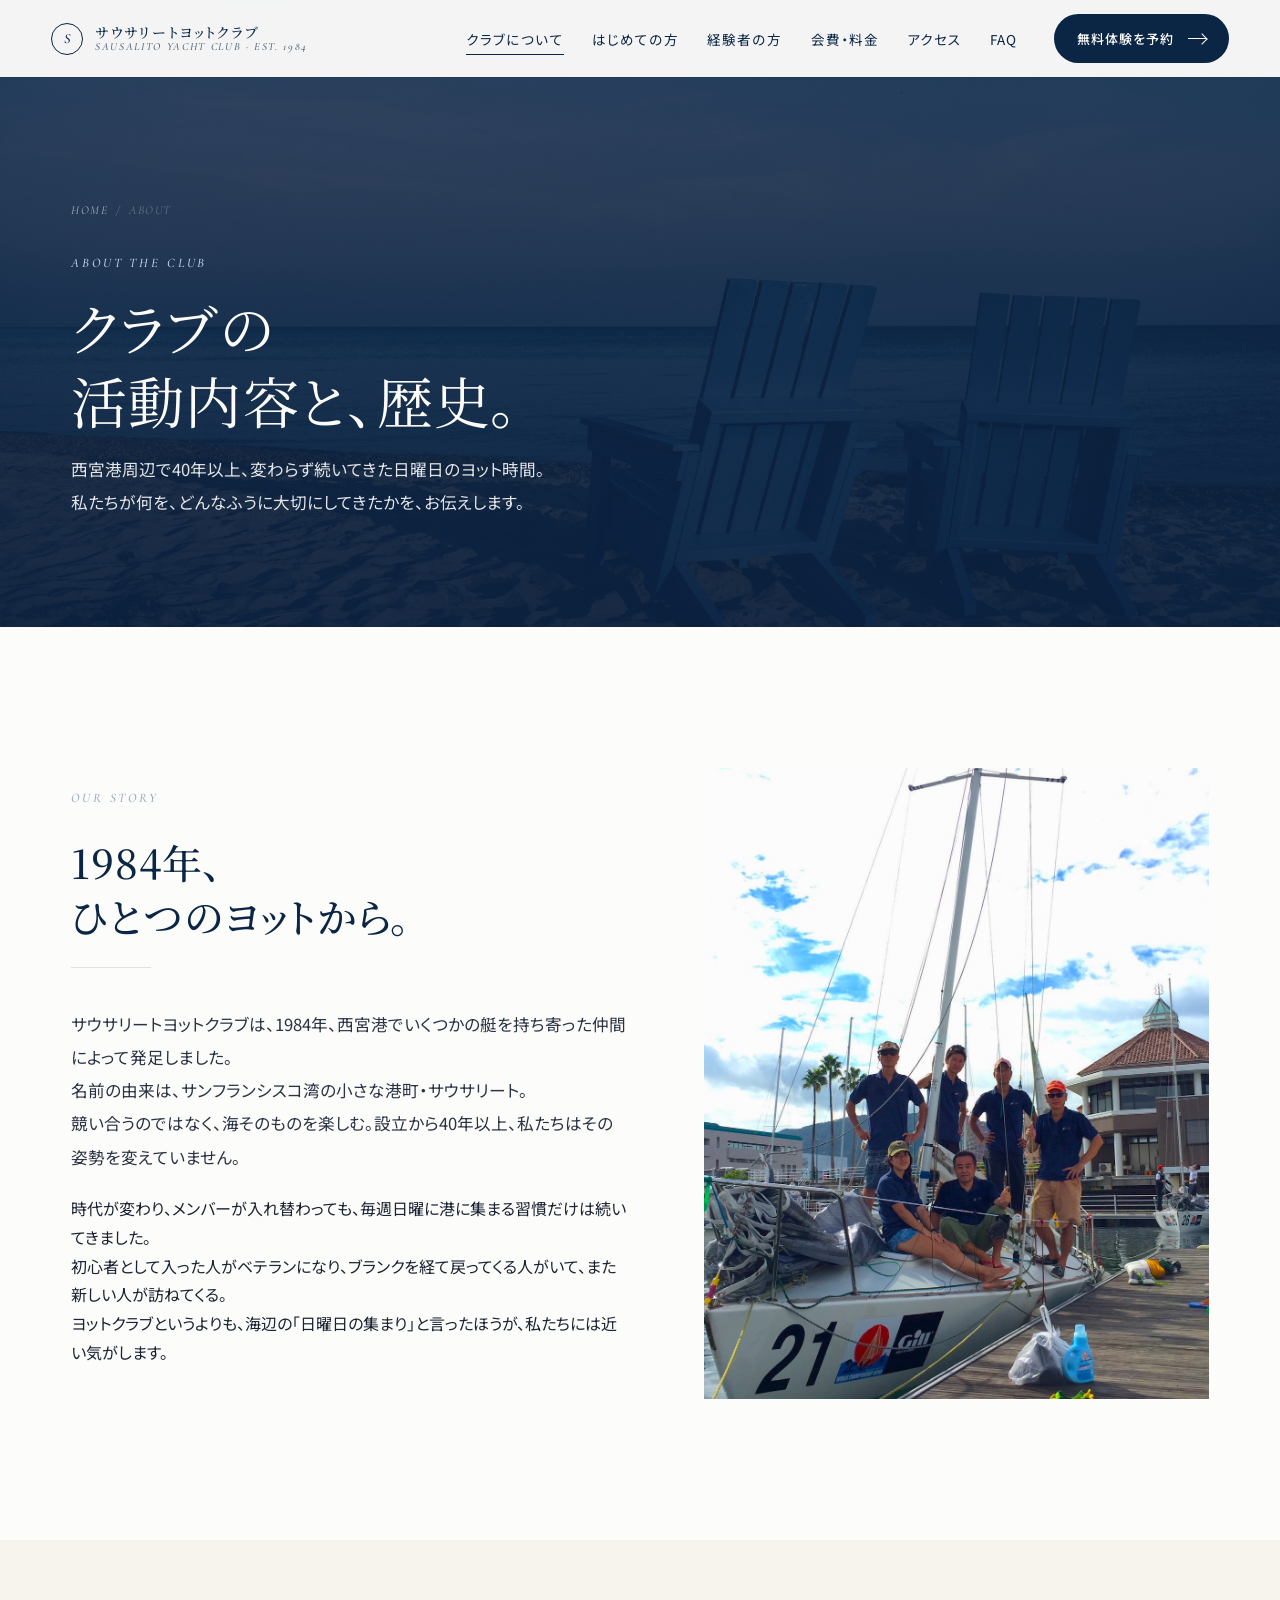
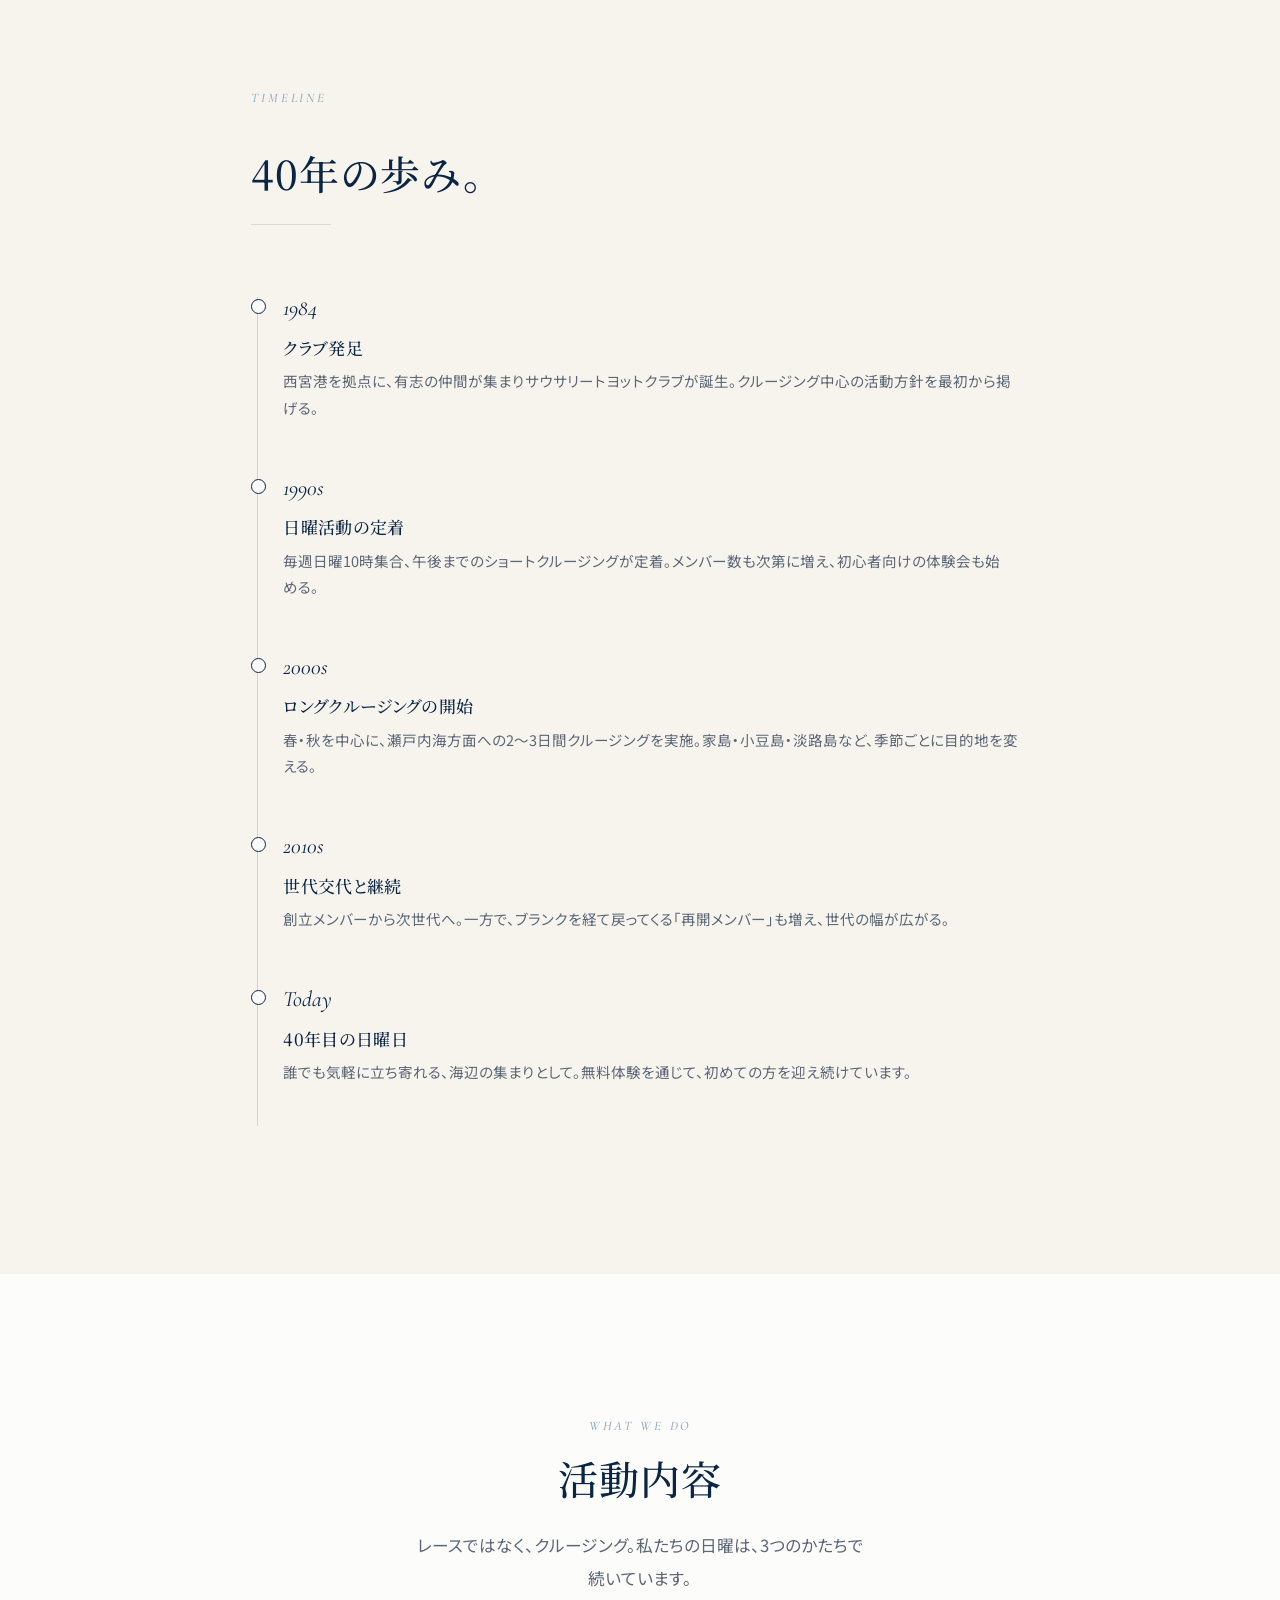
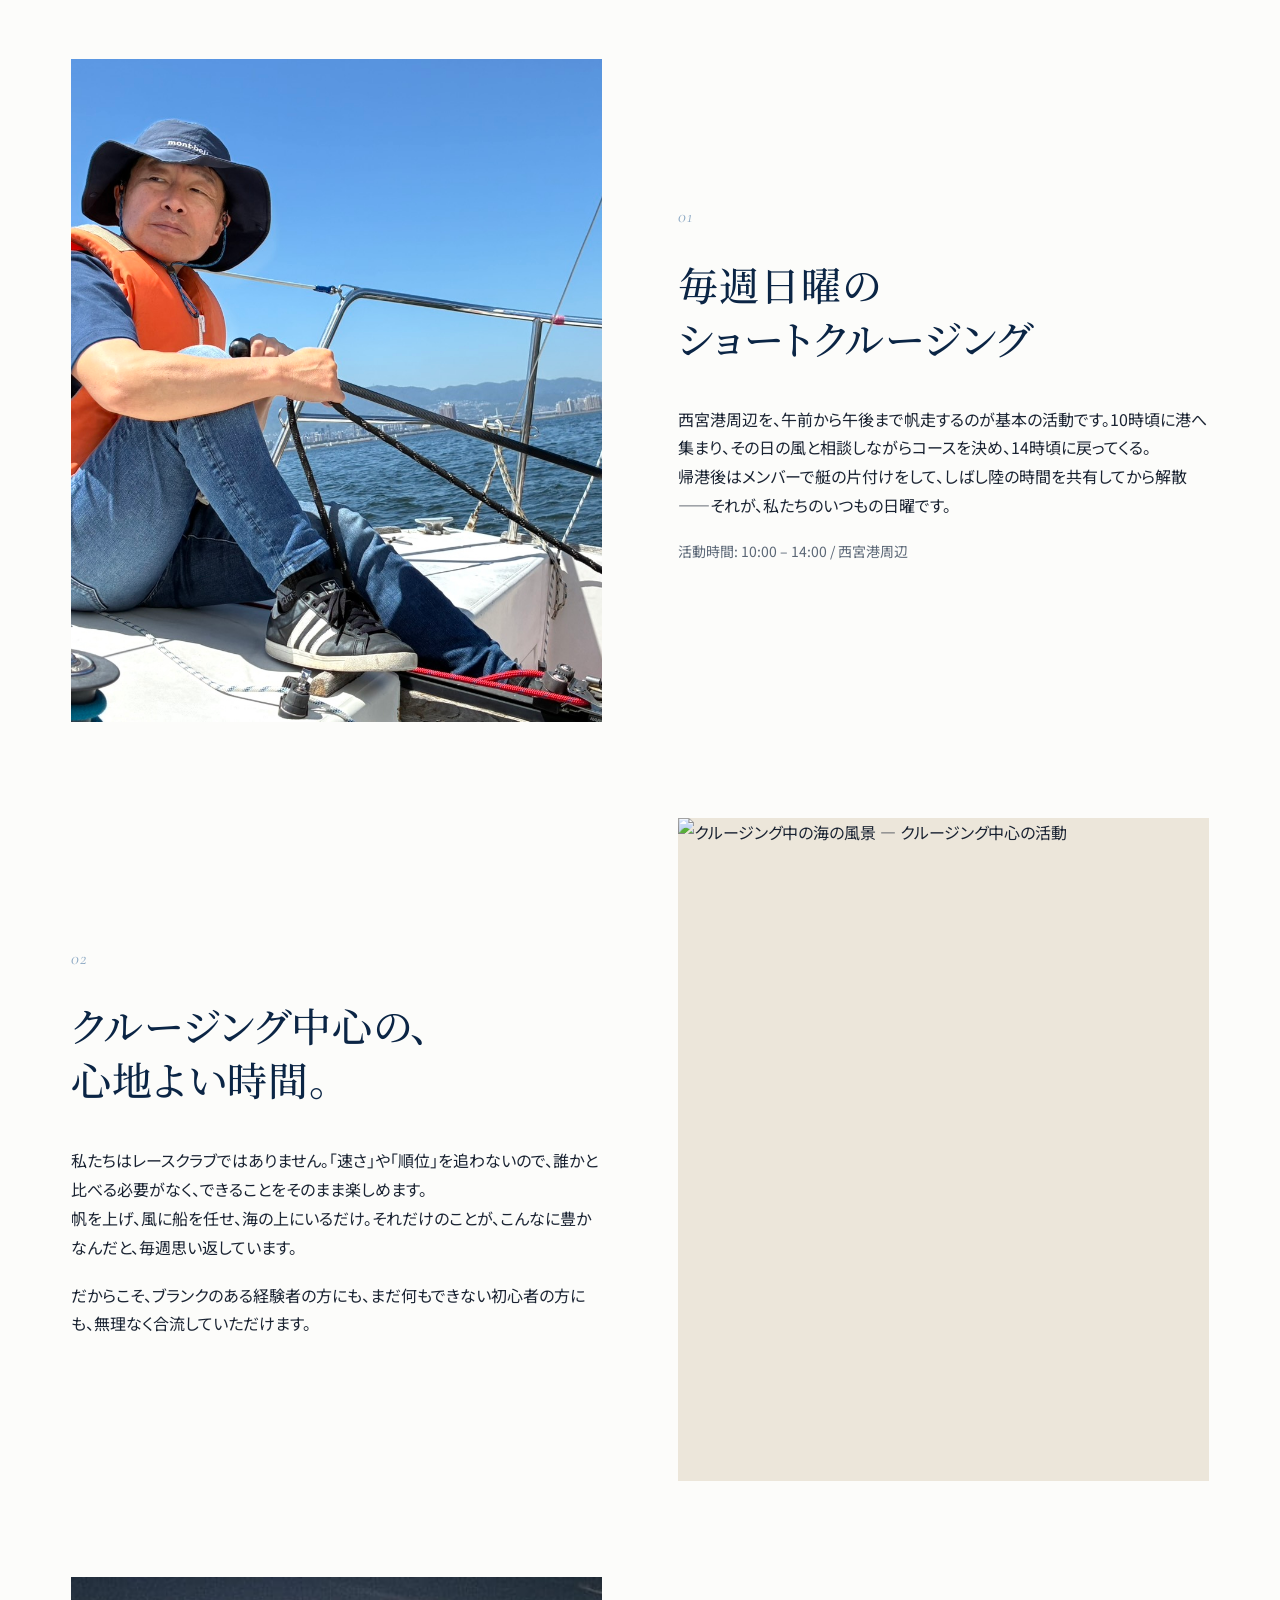
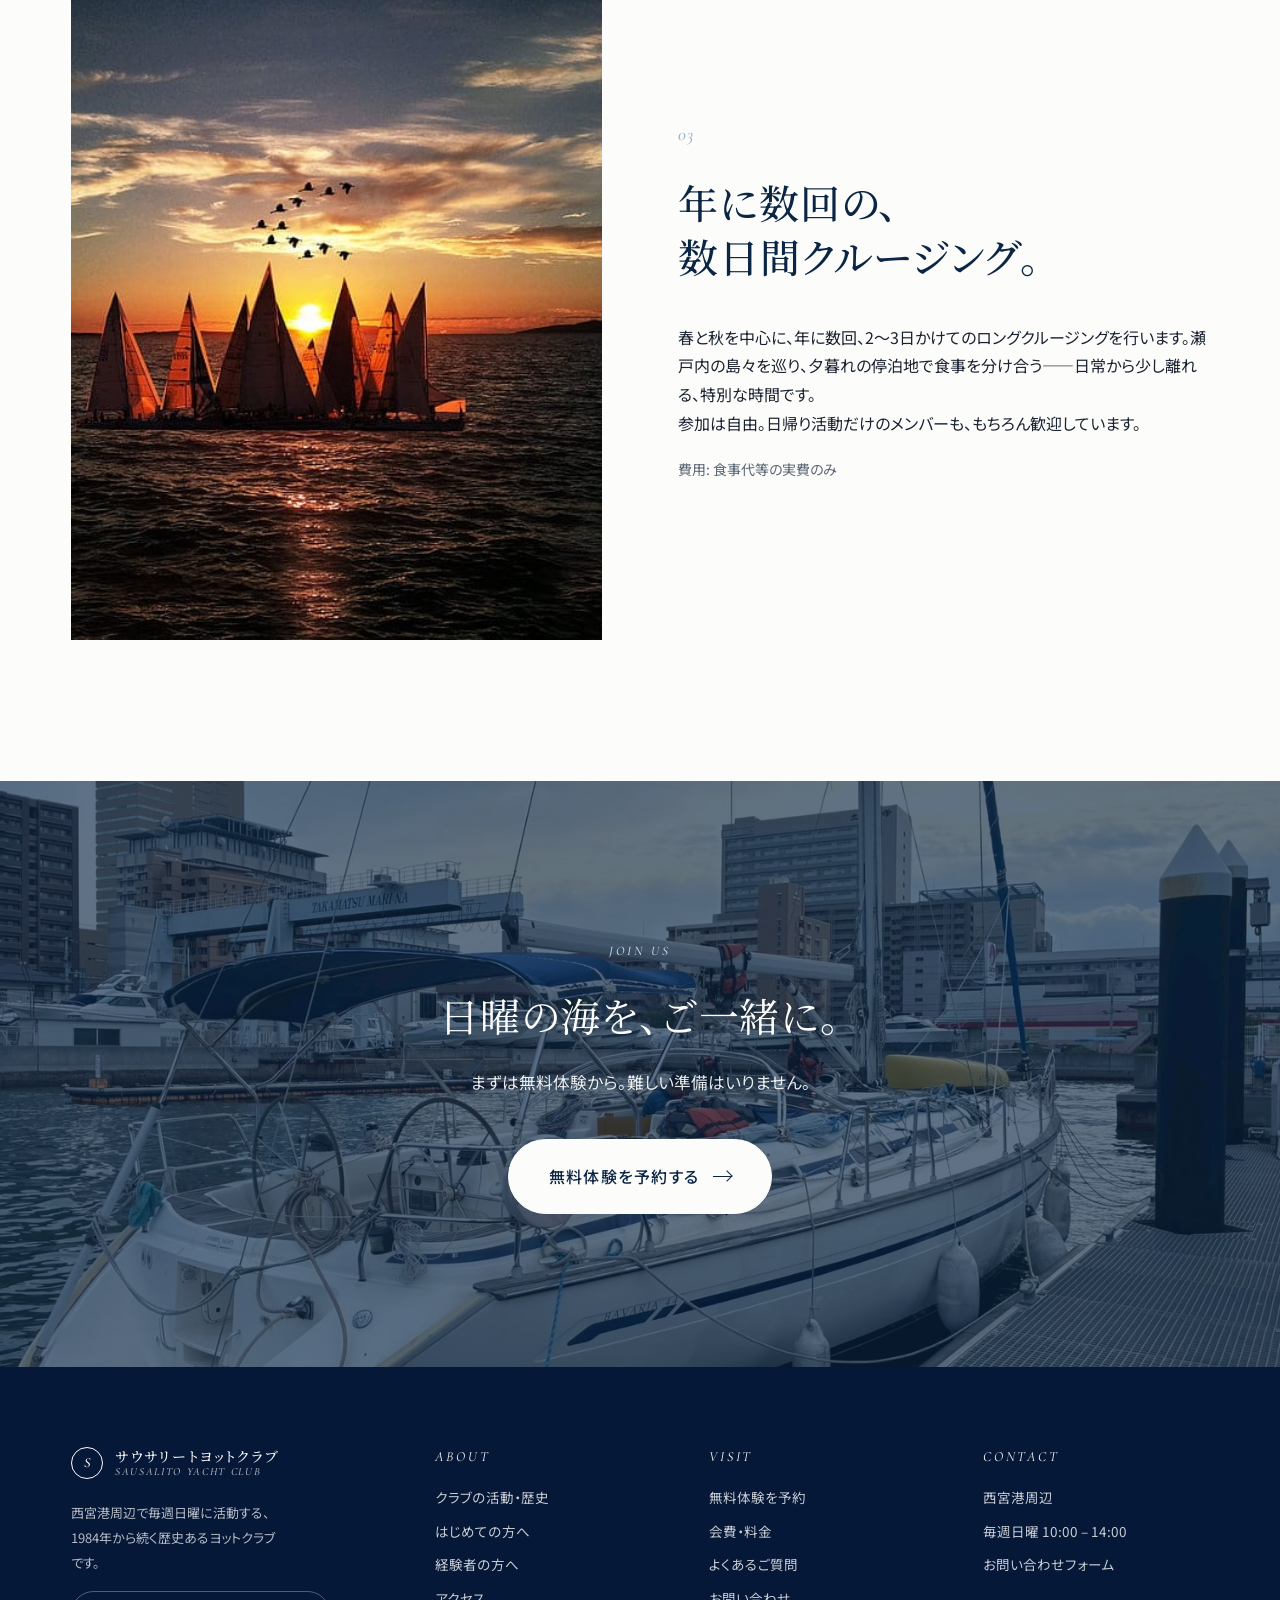
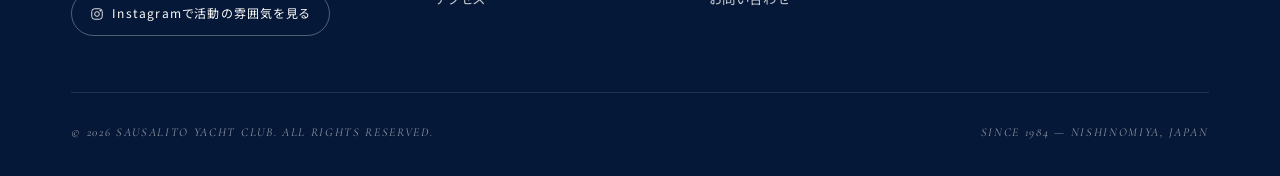
==== about.html @ d44b1cf2 "Add files via upload" ====
<!DOCTYPE html>
<html lang="ja">
<head>
<meta charset="UTF-8" />
<meta name="viewport" content="width=device-width, initial-scale=1.0" />
<title>クラブの活動内容・歴史 | サウサリートヨットクラブ</title>
<meta name="description" content="サウサリートヨットクラブは1984年に発足。西宮港周辺で毎週日曜にクルージング中心の活動を続ける、40年以上の歴史を持つヨットクラブです。活動内容と歩みをご紹介します。" />
<meta name="theme-color" content="#0B2545" />
<meta property="og:type" content="website" />
<meta property="og:title" content="クラブの活動内容・歴史 | サウサリートヨットクラブ(西宮港・1984年〜)" />
<meta property="og:description" content="サウサリートヨットクラブは1984年に発足。西宮港周辺で毎週日曜にクルージング中心の活動を続ける、40年以上の歴史を持つヨットクラブです。活動内容と歩みをご紹介します。" />
<meta property="og:image" content="https://www.sausalito-yacht-club.jp/assets/images/harbor.jpg" />
<link rel="preconnect" href="https://fonts.googleapis.com" />
<link rel="preconnect" href="https://fonts.gstatic.com" crossorigin />
<link href="https://fonts.googleapis.com/css2?family=Cormorant+Garamond:ital,wght@0,400;0,500;1,400;1,500&family=Noto+Sans+JP:wght@300;400;500;700&family=Noto+Serif+JP:wght@300;400;500;600&display=swap" rel="stylesheet" />
<!-- seo:block -->
<meta name="robots" content="index,follow,max-snippet:-1,max-image-preview:large,max-video-preview:-1" />
<meta name="googlebot" content="index,follow" />
<meta name="keywords" content="サウサリートヨットクラブ 歴史,西宮港 ヨットクラブ,ヨットクラブ 兵庫,セーリングクラブ 関西,クルージング 西宮,1984年 ヨットクラブ,ヨット 活動内容,ショートクルージング,ロングクルージング 瀬戸内" />
<meta name="author" content="サウサリートヨットクラブ" />
<meta name="format-detection" content="telephone=no" />
<link rel="canonical" href="https://www.sausalito-yacht-club.jp/about.html" />
<link rel="alternate" hreflang="ja" href="https://www.sausalito-yacht-club.jp/about.html" />
<link rel="alternate" hreflang="x-default" href="https://www.sausalito-yacht-club.jp/about.html" />
<link rel="icon" type="image/svg+xml" href="assets/favicon.svg" />
<link rel="apple-touch-icon" href="assets/favicon.svg" />
<link rel="manifest" href="manifest.webmanifest" />
<meta property="og:locale" content="ja_JP" />
<meta property="og:site_name" content="サウサリートヨットクラブ" />
<meta property="og:url" content="https://www.sausalito-yacht-club.jp/about.html" />
<meta property="og:image:width" content="2400" />
<meta property="og:image:height" content="1350" />
<meta property="og:image:alt" content="海を進むヨットの写真" />
<meta name="twitter:card" content="summary_large_image" />
<meta name="twitter:title" content="クラブの活動内容・歴史 | サウサリートヨットクラブ(西宮港・1984年〜)" />
<meta name="twitter:description" content="サウサリートヨットクラブは1984年に発足。西宮港周辺で毎週日曜にクルージング中心の活動を続ける、40年以上の歴史を持つヨットクラブです。活動内容と歩みをご紹介します。" />
<meta name="twitter:image" content="https://www.sausalito-yacht-club.jp/assets/images/harbor.jpg" />
<meta name="geo.region" content="JP-28" />
<meta name="geo.placename" content="西宮市" />
<meta name="geo.position" content="34.7184;135.3441" />
<meta name="ICBM" content="34.7184, 135.3441" />
<script type="application/ld+json">
{
  "@context": "https://schema.org",
  "@type": "SportsClub",
  "@id": "https://www.sausalito-yacht-club.jp/#organization",
  "name": "サウサリートヨットクラブ",
  "alternateName": "Sausalito Yacht Club",
  "url": "https://www.sausalito-yacht-club.jp/",
  "logo": "https://www.sausalito-yacht-club.jp/assets/favicon.svg",
  "image": "https://www.sausalito-yacht-club.jp/assets/images/hero-main.jpg",
  "description": "西宮港周辺で毎週日曜に活動する、1984年から続くヨットクラブ。クルージング中心の心地よい時間を、初心者にも経験者にも。",
  "foundingDate": "1984",
  "sport": "Sailing",
  "areaServed": {
    "@type": "Place",
    "name": "西宮港・大阪湾",
    "address": {
      "@type": "PostalAddress",
      "addressCountry": "JP",
      "addressRegion": "兵庫県",
      "addressLocality": "西宮市"
    }
  },
  "location": {
    "@type": "Place",
    "name": "西宮港周辺",
    "address": {
      "@type": "PostalAddress",
      "addressCountry": "JP",
      "addressRegion": "兵庫県",
      "addressLocality": "西宮市"
    }
  },
  "sameAs": [
    "https://instagram.com/"
  ],
  "contactPoint": {
    "@type": "ContactPoint",
    "contactType": "customer support",
    "areaServed": "JP",
    "availableLanguage": [
      "ja"
    ],
    "url": "https://www.sausalito-yacht-club.jp/contact.html"
  }
}
</script>
<script type="application/ld+json">
{
  "@context": "https://schema.org",
  "@type": "BreadcrumbList",
  "itemListElement": [
    {
      "@type": "ListItem",
      "position": 1,
      "name": "ホーム",
      "item": "https://www.sausalito-yacht-club.jp/"
    },
    {
      "@type": "ListItem",
      "position": 2,
      "name": "クラブについて",
      "item": "https://www.sausalito-yacht-club.jp/about.html"
    }
  ]
}
</script>
<!-- /seo:block -->
<!-- seo:extra -->
<script type="application/ld+json">
{
  "@context": "https://schema.org",
  "@type": "AboutPage",
  "name": "クラブの活動内容・歴史",
  "url": "https://www.sausalito-yacht-club.jp/about.html",
  "isPartOf": {
    "@id": "https://www.sausalito-yacht-club.jp/#website"
  },
  "mainEntity": {
    "@id": "https://www.sausalito-yacht-club.jp/#organization"
  }
}
</script>
<!-- /seo:extra -->
<link rel="stylesheet" href="assets/css/style.css" />
</head>
<body>

<header class="site-header" role="banner">
  <a href="index.html" class="brand" aria-label="サウサリートヨットクラブ ホーム">
    <span class="brand-mark">S</span>
    <span class="brand-text">
      <span class="jp">サウサリートヨットクラブ</span>
      <span class="en">SAUSALITO YACHT CLUB &middot; EST. 1984</span>
    </span>
  </a>
  <button class="nav-toggle" aria-expanded="false" aria-label="メニューを開く" aria-controls="primary-nav"><span></span><span></span><span></span></button>
  <nav class="nav" id="primary-nav" role="navigation" aria-label="メインナビゲーション">
    <ul class="nav-list">
      <li><a href="about.html" class="is-active">クラブについて</a></li>
      <li><a href="beginners.html">はじめての方</a></li>
      <li><a href="experienced.html">経験者の方</a></li>
      <li><a href="fees.html">会費・料金</a></li>
      <li><a href="access.html">アクセス</a></li>
      <li><a href="faq.html">FAQ</a></li>
    </ul>
    <a href="trial.html" class="btn btn-primary">無料体験を予約<span class="arrow"></span></a>
  </nav>
</header>

<main>

<section class="page-hero">
  <div class="page-hero-media" style="background-image:url('assets/images/harbor.jpg')"></div>
  <div class="container">
    <div class="breadcrumb"><a href="index.html">HOME</a><span>/</span><span>ABOUT</span></div>
    <span class="eyebrow">About the Club</span>
    <h1>クラブの<br />活動内容と、歴史。</h1>
    <p class="lead">西宮港周辺で40年以上、変わらず続いてきた日曜日のヨット時間。<br />私たちが何を、どんなふうに大切にしてきたかを、お伝えします。</p>
  </div>
</section>

<!-- Intro -->
<section class="section">
  <div class="container">
    <div class="split wide">
      <div class="reveal">
        <span class="eyebrow">Our Story</span>
        <h2 class="mt-2">1984年、<br />ひとつのヨットから。</h2>
        <hr class="divider mt-2" />
        <p class="lead mt-3">
          サウサリートヨットクラブは、1984年、西宮港でいくつかの艇を持ち寄った仲間によって発足しました。<br />
          名前の由来は、サンフランシスコ湾の小さな港町・サウサリート。<br />
          競い合うのではなく、海そのものを楽しむ。設立から40年以上、私たちはその姿勢を変えていません。
        </p>
        <p>
          時代が変わり、メンバーが入れ替わっても、毎週日曜に港に集まる習慣だけは続いてきました。<br />
          初心者として入った人がベテランになり、ブランクを経て戻ってくる人がいて、また新しい人が訪ねてくる。<br />
          ヨットクラブというよりも、海辺の「日曜日の集まり」と言ったほうが、私たちには近い気がします。
        </p>
      </div>
      <div class="img-wrap reveal delay-1">
        <img src="assets/images/img_v2.jpg" alt="西宮港マリーナ — サウサリートヨットクラブの活動拠点" loading="lazy" / width="1600" height="1067">
      </div>
    </div>
  </div>
</section>

<!-- Timeline -->
<section class="section" style="background: var(--paper);">
  <div class="container" style="max-width: 880px;">
    <div class="section-head reveal">
      <span class="eyebrow">Timeline</span>
      <h2 class="mt-2">40年の歩み。</h2>
      <hr class="divider mt-2" />
    </div>
    <div class="timeline reveal">
      <div class="timeline-item">
        <span class="year">1984</span>
        <h3>クラブ発足</h3>
        <p>西宮港を拠点に、有志の仲間が集まりサウサリートヨットクラブが誕生。クルージング中心の活動方針を最初から掲げる。</p>
      </div>
      <div class="timeline-item">
        <span class="year">1990s</span>
        <h3>日曜活動の定着</h3>
        <p>毎週日曜10時集合、午後までのショートクルージングが定着。メンバー数も次第に増え、初心者向けの体験会も始める。</p>
      </div>
      <div class="timeline-item">
        <span class="year">2000s</span>
        <h3>ロングクルージングの開始</h3>
        <p>春・秋を中心に、瀬戸内海方面への2〜3日間クルージングを実施。家島・小豆島・淡路島など、季節ごとに目的地を変える。</p>
      </div>
      <div class="timeline-item">
        <span class="year">2010s</span>
        <h3>世代交代と継続</h3>
        <p>創立メンバーから次世代へ。一方で、ブランクを経て戻ってくる「再開メンバー」も増え、世代の幅が広がる。</p>
      </div>
      <div class="timeline-item">
        <span class="year">Today</span>
        <h3>40年目の日曜日</h3>
        <p>誰でも気軽に立ち寄れる、海辺の集まりとして。無料体験を通じて、初めての方を迎え続けています。</p>
      </div>
    </div>
  </div>
</section>

<!-- Activities Detail -->
<section class="section">
  <div class="container">
    <div class="section-head center reveal">
      <span class="eyebrow">What we do</span>
      <h2>活動内容</h2>
      <p class="lead muted" style="max-width: 50ch; margin: 0 auto;">レースではなく、クルージング。私たちの日曜は、3つのかたちで続いています。</p>
    </div>

    <div class="split mt-4">
      <div class="img-wrap reveal"><img src="assets/images/img_m0.jpg" alt="西宮港のマリーナとヨット" loading="lazy" / width="1600" height="1067"></div>
      <div class="reveal delay-1">
        <span class="eyebrow-num">01</span>
        <h2 class="mt-2">毎週日曜の<br />ショートクルージング</h2>
        <p class="mt-3">
          西宮港周辺を、午前から午後まで帆走するのが基本の活動です。10時頃に港へ集まり、その日の風と相談しながらコースを決め、14時頃に戻ってくる。<br />
          帰港後はメンバーで艇の片付けをして、しばし陸の時間を共有してから解散——それが、私たちのいつもの日曜です。
        </p>
        <p class="muted" style="font-size: 14px;">活動時間: 10:00 &ndash; 14:00 / 西宮港周辺</p>
      </div>
    </div>

    <div class="split flip mt-4" style="margin-top: 96px;">
      <div class="img-wrap reveal"><img src="assets/images/img_sa4.jpg" alt="クルージング中の海の風景 — クルージング中心の活動" loading="lazy" / width="1600" height="1067"></div>
      <div class="reveal delay-1">
        <span class="eyebrow-num">02</span>
        <h2 class="mt-2">クルージング中心の、<br />心地よい時間。</h2>
        <p class="mt-3">
          私たちはレースクラブではありません。「速さ」や「順位」を追わないので、誰かと比べる必要がなく、できることをそのまま楽しめます。<br />
          帆を上げ、風に船を任せ、海の上にいるだけ。それだけのことが、こんなに豊かなんだと、毎週思い返しています。
        </p>
        <p>
          だからこそ、ブランクのある経験者の方にも、まだ何もできない初心者の方にも、無理なく合流していただけます。
        </p>
      </div>
    </div>

    <div class="split mt-4" style="margin-top: 96px;">
      <div class="img-wrap reveal"><img src="assets/images/sunset-sea.jpg" alt="夕暮れの瀬戸内海 — 年に数回の数日間ロングクルージング" loading="lazy" / width="1600" height="1067"></div>
      <div class="reveal delay-1">
        <span class="eyebrow-num">03</span>
        <h2 class="mt-2">年に数回の、<br />数日間クルージング。</h2>
        <p class="mt-3">
          春と秋を中心に、年に数回、2〜3日かけてのロングクルージングを行います。瀬戸内の島々を巡り、夕暮れの停泊地で食事を分け合う——日常から少し離れる、特別な時間です。<br />
          参加は自由。日帰り活動だけのメンバーも、もちろん歓迎しています。
        </p>
        <p class="muted" style="font-size: 14px;">費用: 食事代等の実費のみ</p>
      </div>
    </div>
  </div>
</section>

<!-- CTA Band -->
<section class="cta-band">
  <div class="container">
    <div class="reveal">
      <span class="eyebrow" style="color: var(--pale-blue);">Join Us</span>
      <h2 class="mt-2">日曜の海を、ご一緒に。</h2>
      <p class="lead">まずは無料体験から。難しい準備はいりません。</p>
      <a href="trial.html" class="btn btn-light btn-large">無料体験を予約する<span class="arrow"></span></a>
    </div>
  </div>
</section>

</main>

<footer class="site-footer" role="contentinfo">
  <div class="container">
    <div class="footer-grid">
      <div class="footer-brand">
        <a href="index.html" class="brand"><span class="brand-mark">S</span><span class="brand-text"><span class="jp">サウサリートヨットクラブ</span><span class="en">SAUSALITO YACHT CLUB</span></span></a>
        <p>西宮港周辺で毎週日曜に活動する、1984年から続く歴史あるヨットクラブです。</p>
        <a href="https://instagram.com/" target="_blank" rel="noopener" class="social">
          <svg xmlns="http://www.w3.org/2000/svg" viewBox="0 0 24 24" fill="none" stroke="currentColor" stroke-width="1.5"><rect x="3" y="3" width="18" height="18" rx="5"/><circle cx="12" cy="12" r="4"/><circle cx="17.5" cy="6.5" r=".8" fill="currentColor"/></svg>
          Instagramで活動の雰囲気を見る
        </a>
      </div>
      <div><h4>About</h4><ul><li><a href="about.html">クラブの活動・歴史</a></li><li><a href="beginners.html">はじめての方へ</a></li><li><a href="experienced.html">経験者の方へ</a></li><li><a href="access.html">アクセス</a></li></ul></div>
      <div><h4>Visit</h4><ul><li><a href="trial.html">無料体験を予約</a></li><li><a href="fees.html">会費・料金</a></li><li><a href="faq.html">よくあるご質問</a></li><li><a href="contact.html">お問い合わせ</a></li></ul></div>
      <div><h4>Contact</h4><ul><li>西宮港周辺</li><li>毎週日曜 10:00 &ndash; 14:00</li><li><a href="contact.html">お問い合わせフォーム</a></li></ul></div>
    </div>
    <div class="footer-bottom">
      <span>&copy; <span data-year>2025</span> SAUSALITO YACHT CLUB. ALL RIGHTS RESERVED.</span>
      <span>SINCE 1984 &mdash; NISHINOMIYA, JAPAN</span>
    </div>
  </div>
</footer>

<script src="assets/js/main.js"></script>
</body>
</html>
---- assets/css/style.css ----
/* ==========================================================================
   サウサリートヨットクラブ — Site Styles
   Palette: Navy / White / Pale Blue
   ========================================================================== */

:root {
  --navy:       #0B2545;
  --navy-deep: #061838;
  --navy-soft: #1A3A6C;
  --white:     #FCFCFA;
  --paper:     #F7F4EE;
  --sand:      #ECE6DA;
  --pale-blue: #BFD7EA;
  --soft-blue: #8DA9C4;
  --line:      #D8D3C7;
  --line-dark: rgba(11,37,69,0.12);
  --text:      #1A2332;
  --text-mute: #5B6776;

  --serif: "Noto Serif JP", "Hiragino Mincho ProN", "Yu Mincho", serif;
  --sans:  "Noto Sans JP", "Hiragino Kaku Gothic ProN", "Yu Gothic", sans-serif;
  --display: "Cormorant Garamond", "Noto Serif JP", serif;

  --max:  1240px;
  --gut:  clamp(20px, 4vw, 56px);

  --ease: cubic-bezier(.2,.7,.2,1);
}

* { box-sizing: border-box; }
html { scroll-behavior: smooth; -webkit-text-size-adjust: 100%; }
body {
  margin: 0;
  font-family: var(--sans);
  color: var(--text);
  background: var(--white);
  line-height: 1.8;
  font-size: 16px;
  font-feature-settings: "palt";
  -webkit-font-smoothing: antialiased;
  text-rendering: optimizeLegibility;
}

img { max-width: 100%; display: block; }
a { color: inherit; text-decoration: none; transition: opacity .25s var(--ease); }
a:hover { opacity: .68; }

/* ---------- Layout helpers ---------- */
.container { max-width: var(--max); margin: 0 auto; padding: 0 var(--gut); }
.container-wide { max-width: 1480px; margin: 0 auto; padding: 0 var(--gut); }
.section { padding: clamp(72px, 11vw, 144px) 0; }
.section-tight { padding: clamp(56px, 8vw, 96px) 0; }

/* ---------- Typography ---------- */
.eyebrow {
  font-family: var(--display);
  letter-spacing: .22em;
  text-transform: uppercase;
  font-size: 13px;
  color: var(--soft-blue);
  font-weight: 500;
  font-style: italic;
}
.eyebrow-num {
  font-family: var(--display);
  font-style: italic;
  font-size: 18px;
  letter-spacing: .05em;
  color: var(--soft-blue);
}
h1, h2, h3, h4 {
  font-family: var(--serif);
  color: var(--navy);
  font-weight: 500;
  line-height: 1.4;
  letter-spacing: .02em;
  margin: 0 0 .6em;
  text-wrap: pretty;
}
h1 { font-size: clamp(28px, 5vw, 56px); line-height: 1.3; }
h2 { font-size: clamp(24px, 3.4vw, 40px); line-height: 1.35; }
h3 { font-size: clamp(18px, 1.8vw, 22px); line-height: 1.5; }
h4 { font-size: 16px; }
p  { margin: 0 0 1.2em; text-wrap: pretty; }
.lead { font-size: clamp(15px, 1.3vw, 18px); line-height: 2; color: #2A3344; }
.muted { color: var(--text-mute); }

/* ---------- Buttons ---------- */
.btn {
  display: inline-flex; align-items: center; gap: 14px;
  padding: 18px 32px;
  font-family: var(--sans);
  font-size: 15px; font-weight: 500;
  letter-spacing: .08em;
  border-radius: 999px;
  border: 1px solid transparent;
  cursor: pointer;
  transition: all .35s var(--ease);
  text-decoration: none;
  white-space: nowrap;
}
.btn .arrow {
  display: inline-block; width: 18px; height: 1px; background: currentColor; position: relative;
  transition: width .35s var(--ease);
}
.btn .arrow::after {
  content: ""; position: absolute; right: 0; top: 50%;
  width: 7px; height: 7px;
  border-top: 1px solid currentColor;
  border-right: 1px solid currentColor;
  transform: translateY(-50%) rotate(45deg);
}
.btn:hover { opacity: 1; }
.btn:hover .arrow { width: 26px; }

.btn-primary {
  background: var(--navy);
  color: var(--white);
}
.btn-primary:hover { background: var(--navy-deep); }

.btn-ghost {
  background: transparent;
  color: var(--navy);
  border: 1px solid var(--navy);
}
.btn-ghost:hover { background: var(--navy); color: var(--white); }

.btn-light {
  background: rgba(255,255,255,0.08);
  color: var(--white);
  border: 1px solid rgba(255,255,255,0.7);
  backdrop-filter: blur(6px);
}
.btn-light:hover { background: var(--white); color: var(--navy); border-color: var(--white); }

.btn-large { padding: 22px 40px; font-size: 16px; }

/* ---------- Header ---------- */
.site-header {
  position: fixed; top: 0; left: 0; right: 0; z-index: 100;
  padding: 22px var(--gut);
  display: flex; align-items: center; justify-content: space-between;
  transition: background .35s var(--ease), padding .35s var(--ease), box-shadow .35s var(--ease);
  color: var(--white);
}
.site-header.scrolled,
.site-header.solid {
  background: rgba(252,252,250,0.96);
  backdrop-filter: blur(12px);
  color: var(--navy);
  padding: 14px var(--gut);
  box-shadow: 0 1px 0 var(--line-dark);
}
.site-header.solid { /* used on non-hero pages */ }

.brand {
  display: flex; align-items: center; gap: 12px;
  font-family: var(--serif);
  font-size: 15px;
  letter-spacing: .12em;
  font-weight: 500;
}
.brand-mark {
  width: 32px; height: 32px;
  display: grid; place-items: center;
  border: 1px solid currentColor;
  border-radius: 50%;
  font-family: var(--display);
  font-style: italic;
  font-size: 14px;
  letter-spacing: 0;
}
.brand-text { display: flex; flex-direction: column; line-height: 1.2; }
.brand-text .jp { font-size: 14px; letter-spacing: .14em; }
.brand-text .en { font-family: var(--display); font-style: italic; font-size: 11px; letter-spacing: .15em; opacity: .7; }

.nav { display: flex; align-items: center; gap: 36px; }
.nav-list { display: flex; gap: 28px; list-style: none; margin: 0; padding: 0; }
.nav-list a {
  font-size: 13.5px;
  letter-spacing: .08em;
  position: relative;
}
.nav-list a.is-active::after {
  content: ""; position: absolute; left: 0; right: 0; bottom: -6px;
  height: 1px; background: currentColor;
}
.nav .btn { padding: 12px 22px; font-size: 13px; }

.nav-toggle {
  display: none;
  background: none; border: 0; cursor: pointer;
  width: 32px; height: 32px;
  padding: 0;
  color: inherit;
}
.nav-toggle span {
  display: block; width: 22px; height: 1px; background: currentColor;
  margin: 6px auto;
  transition: transform .3s var(--ease), opacity .3s var(--ease);
}
.nav-toggle.is-open span:nth-child(1) { transform: translateY(7px) rotate(45deg); }
.nav-toggle.is-open span:nth-child(2) { opacity: 0; }
.nav-toggle.is-open span:nth-child(3) { transform: translateY(-7px) rotate(-45deg); }

/* mobile nav */
@media (max-width: 960px) {
  .nav-toggle { display: block; }
  .nav {
    position: fixed; inset: 0;
    background: var(--navy);
    color: var(--white);
    flex-direction: column;
    justify-content: center;
    gap: 36px;
    transform: translateY(-100%);
    transition: transform .5s var(--ease);
    padding: 80px var(--gut);
  }
  .nav.is-open { transform: translateY(0); }
  .nav-list { flex-direction: column; gap: 18px; text-align: center; }
  .nav-list a { font-size: 18px; font-family: var(--serif); }
  .nav .btn { padding: 16px 28px; font-size: 14px; }
}

/* ---------- Hero ---------- */
.hero {
  position: relative;
  min-height: 100vh;
  min-height: 100svh;
  display: flex; align-items: flex-end;
  color: var(--white);
  overflow: hidden;
  background: var(--navy-deep);
}
.hero-media {
  position: absolute; inset: 0;
  background-size: cover; background-position: center;
}
.hero-media::after {
  content: "";
  position: absolute; inset: 0;
  background:
    linear-gradient(180deg, rgba(6,24,56,0.45) 0%, rgba(6,24,56,0.1) 30%, rgba(6,24,56,0.7) 100%);
}
.hero-inner {
  position: relative; z-index: 2;
  width: 100%;
  padding: 0 var(--gut) clamp(64px, 8vw, 112px);
  max-width: var(--max);
  margin: 0 auto;
}
.hero h1 {
  color: var(--white);
  font-size: clamp(30px, 5.6vw, 64px);
  font-weight: 400;
  letter-spacing: .02em;
  line-height: 1.4;
  max-width: 18ch;
  margin-bottom: .8em;
}
.hero .lead {
  color: rgba(255,255,255,0.92);
  max-width: 52ch;
  margin-bottom: 2.4em;
  font-size: clamp(14px, 1.15vw, 16.5px);
  line-height: 2;
}
.hero-ctas { display: flex; flex-wrap: wrap; gap: 14px; }
.hero-meta {
  position: absolute; left: var(--gut); top: 50%;
  transform: translateY(-50%) rotate(-90deg) translateX(50%);
  transform-origin: left center;
  font-family: var(--display);
  font-style: italic;
  letter-spacing: .3em;
  font-size: 12px;
  color: rgba(255,255,255,0.7);
  z-index: 2;
}
@media (max-width: 720px) { .hero-meta { display: none; } }

.hero-scroll {
  position: absolute; right: var(--gut); bottom: 32px;
  z-index: 2;
  font-family: var(--display); font-style: italic; font-size: 12px;
  letter-spacing: .25em; color: rgba(255,255,255,0.8);
  display: flex; flex-direction: column; align-items: center; gap: 12px;
  writing-mode: vertical-rl;
}
.hero-scroll::after {
  content: ""; width: 1px; height: 48px;
  background: linear-gradient(180deg, rgba(255,255,255,0.6), transparent);
  animation: scrollLine 2.4s ease-in-out infinite;
}
@keyframes scrollLine {
  0%,100% { transform: scaleY(1); transform-origin: top; }
  50% { transform: scaleY(.4); }
}
@media (max-width: 720px) { .hero-scroll { display: none; } }

/* ---------- Page Hero (interior pages) ---------- */
.page-hero {
  position: relative;
  padding: 200px 0 88px;
  color: var(--white);
  background: var(--navy);
  overflow: hidden;
}
.page-hero-media {
  position: absolute; inset: 0;
  background-size: cover; background-position: center;
  opacity: .55;
}
.page-hero-media::after {
  content: "";
  position: absolute; inset: 0;
  background: linear-gradient(180deg, rgba(6,24,56,0.6) 0%, rgba(6,24,56,0.85) 100%);
}
.page-hero .container { position: relative; z-index: 2; }
.page-hero .eyebrow { color: var(--pale-blue); }
.page-hero h1 {
  color: var(--white);
  font-weight: 400;
  max-width: 24ch;
  margin-top: 16px;
  margin-bottom: 16px;
}
.page-hero .lead { color: rgba(255,255,255,0.88); max-width: 56ch; }
.breadcrumb {
  display: flex; gap: 8px; align-items: center;
  font-family: var(--display); font-style: italic; font-size: 12px;
  letter-spacing: .12em;
  color: rgba(255,255,255,0.6);
  margin-bottom: 24px;
}
.breadcrumb span { opacity: .5; }

/* ---------- Section heading patterns ---------- */
.section-head { margin-bottom: clamp(40px, 5vw, 72px); }
.section-head .eyebrow { margin-bottom: 12px; display: inline-block; }
.section-head.center { text-align: center; }
.section-head.center .eyebrow { display: block; }

.divider {
  border: 0; height: 1px; background: var(--line-dark);
  max-width: 80px; margin: 0;
}
.divider.center { margin: 0 auto; }

/* ---------- Cards / Grid ---------- */
.grid { display: grid; gap: clamp(24px, 3vw, 40px); }
.grid-2 { grid-template-columns: repeat(2, 1fr); }
.grid-3 { grid-template-columns: repeat(3, 1fr); }
.grid-4 { grid-template-columns: repeat(4, 1fr); }
@media (max-width: 860px) {
  .grid-2, .grid-3, .grid-4 { grid-template-columns: 1fr; }
  .grid-3.keep-2-mid { grid-template-columns: repeat(2, 1fr); }
}
@media (max-width: 520px) {
  .grid-3.keep-2-mid { grid-template-columns: 1fr; }
}

.card {
  background: var(--white);
}
.card-bordered {
  border: 1px solid var(--line);
  padding: clamp(28px, 3vw, 44px);
  background: var(--paper);
}
.card-num {
  font-family: var(--display);
  font-style: italic;
  color: var(--soft-blue);
  font-size: 14px;
  letter-spacing: .12em;
  margin-bottom: 18px;
  display: block;
}
.card h3 { margin-bottom: 14px; }
.card p { color: var(--text-mute); font-size: 14.5px; margin-bottom: 0; }

/* Image cards */
.figure-card { }
.figure-card .ratio {
  aspect-ratio: 4/5;
  background: var(--sand);
  overflow: hidden;
}
.figure-card img {
  width: 100%; height: 100%; object-fit: cover;
  transition: transform 1.2s var(--ease);
}
.figure-card:hover img { transform: scale(1.04); }
.figure-card h3 { margin-top: 22px; margin-bottom: 8px; font-size: 19px; }
.figure-card .meta {
  font-family: var(--display); font-style: italic;
  font-size: 13px; letter-spacing: .14em;
  color: var(--soft-blue);
  margin-bottom: 8px;
}

/* ---------- Split layouts ---------- */
.split {
  display: grid;
  grid-template-columns: 1fr 1fr;
  gap: clamp(40px, 6vw, 96px);
  align-items: center;
}
.split.flip > :first-child { order: 2; }
.split .img-wrap { aspect-ratio: 4/5; background: var(--sand); overflow: hidden; }
.split .img-wrap img { width: 100%; height: 100%; object-fit: cover; }
.split.wide { grid-template-columns: 1.1fr 1fr; }
@media (max-width: 860px) {
  .split, .split.wide { grid-template-columns: 1fr; }
  .split.flip > :first-child { order: 0; }
}

/* ---------- Full bleed image ---------- */
.fullbleed {
  width: 100%;
  height: clamp(320px, 50vw, 600px);
  background-size: cover; background-position: center;
}

/* ---------- Quote / callout ---------- */
.callout {
  text-align: center;
  max-width: 760px;
  margin: 0 auto;
}
.callout .quote {
  font-family: var(--serif);
  font-size: clamp(20px, 2.6vw, 30px);
  color: var(--navy);
  line-height: 1.7;
  font-weight: 400;
}

/* ---------- Final CTA band ---------- */
.cta-band {
  position: relative;
  padding: clamp(80px, 12vw, 160px) 0;
  color: var(--white);
  background: var(--navy);
  overflow: hidden;
  text-align: center;
}
.cta-band::before {
  content: "";
  position: absolute; inset: 0;
  background: url("../images/img_sa2.jpg") center/cover;
  opacity: .35;
}
.cta-band > * { position: relative; z-index: 1; }
.cta-band h2 { color: var(--white); font-weight: 400; }
.cta-band .lead { color: rgba(255,255,255,0.9); max-width: 50ch; margin: 0 auto 2.4em; }
.cta-band .btn-light { background: var(--white); color: var(--navy); border-color: var(--white); }
.cta-band .btn-light:hover { background: transparent; color: var(--white); }

/* ---------- Footer ---------- */
.site-footer {
  background: var(--navy-deep);
  color: rgba(255,255,255,0.78);
  padding: 80px 0 32px;
  font-size: 13.5px;
  line-height: 1.9;
}
.site-footer h4 {
  color: var(--white);
  font-family: var(--display);
  font-style: italic;
  font-size: 14px;
  letter-spacing: .2em;
  text-transform: uppercase;
  font-weight: 400;
  margin-bottom: 18px;
}
.footer-grid {
  display: grid;
  grid-template-columns: 1.4fr 1fr 1fr 1fr;
  gap: 48px;
  padding-bottom: 56px;
  border-bottom: 1px solid rgba(255,255,255,0.12);
}
.footer-grid ul { list-style: none; padding: 0; margin: 0; }
.footer-grid ul li { margin-bottom: 8px; }
.footer-brand .brand { color: var(--white); margin-bottom: 22px; }
.footer-brand p { color: rgba(255,255,255,0.7); max-width: 32ch; font-size: 13px; }
.footer-bottom {
  display: flex; justify-content: space-between; align-items: center;
  padding-top: 28px;
  font-family: var(--display); font-style: italic; font-size: 12px;
  letter-spacing: .14em;
  color: rgba(255,255,255,0.55);
}
.social {
  display: inline-flex; gap: 8px; align-items: center;
  border: 1px solid rgba(255,255,255,0.3);
  padding: 10px 18px;
  border-radius: 999px;
  color: var(--white);
  font-size: 12px; letter-spacing: .1em;
  transition: all .3s var(--ease);
}
.social:hover { background: var(--white); color: var(--navy); border-color: var(--white); opacity: 1; }
.social svg { width: 14px; height: 14px; }
@media (max-width: 860px) {
  .footer-grid { grid-template-columns: 1fr 1fr; }
  .footer-bottom { flex-direction: column; gap: 16px; text-align: center; }
}
@media (max-width: 520px) {
  .footer-grid { grid-template-columns: 1fr; gap: 36px; }
}

/* ---------- Lists w/ check ---------- */
.tick-list { list-style: none; padding: 0; margin: 0; }
.tick-list li {
  position: relative;
  padding: 16px 0 16px 40px;
  border-bottom: 1px solid var(--line-dark);
  font-size: 15px;
  line-height: 1.7;
}
.tick-list li::before {
  content: ""; position: absolute; left: 4px; top: 24px;
  width: 14px; height: 8px;
  border-left: 1px solid var(--navy);
  border-bottom: 1px solid var(--navy);
  transform: rotate(-45deg);
}

/* ---------- Stats / data row ---------- */
.facts {
  display: grid; grid-template-columns: repeat(4, 1fr);
  border-top: 1px solid var(--line-dark);
  border-bottom: 1px solid var(--line-dark);
}
.facts > div {
  padding: 32px 24px;
  border-right: 1px solid var(--line-dark);
}
.facts > div:last-child { border-right: 0; }
.facts .num {
  font-family: var(--display);
  font-style: italic;
  font-size: clamp(36px, 4vw, 52px);
  color: var(--navy);
  font-weight: 400;
  line-height: 1;
  margin-bottom: 8px;
}
.facts .lbl {
  font-size: 12px; letter-spacing: .12em;
  color: var(--text-mute);
}
@media (max-width: 720px) {
  .facts { grid-template-columns: repeat(2, 1fr); }
  .facts > div:nth-child(2) { border-right: 0; }
  .facts > div:nth-child(1), .facts > div:nth-child(2) { border-bottom: 1px solid var(--line-dark); }
}

/* ---------- Pricing rows ---------- */
.price-table {
  border-top: 1px solid var(--line-dark);
}
.price-row {
  display: grid;
  grid-template-columns: 200px 1fr auto;
  gap: 32px;
  padding: 32px 0;
  border-bottom: 1px solid var(--line-dark);
  align-items: baseline;
}
.price-row .label {
  font-family: var(--serif);
  font-size: 17px;
  color: var(--navy);
}
.price-row .desc { color: var(--text-mute); font-size: 14.5px; line-height: 1.7; }
.price-row .value {
  font-family: var(--display); font-style: italic;
  font-size: 26px; color: var(--navy);
  white-space: nowrap;
}
@media (max-width: 720px) {
  .price-row { grid-template-columns: 1fr; gap: 8px; padding: 24px 0; }
  .price-row .value { font-size: 22px; }
}

/* ---------- FAQ Accordion ---------- */
.faq-item {
  border-bottom: 1px solid var(--line-dark);
}
.faq-q {
  width: 100%;
  background: transparent;
  border: 0;
  padding: 28px 48px 28px 0;
  text-align: left;
  cursor: pointer;
  font-family: var(--serif);
  font-size: clamp(15px, 1.4vw, 18px);
  color: var(--navy);
  line-height: 1.6;
  position: relative;
  font-weight: 500;
  letter-spacing: .02em;
}
.faq-q::before {
  content: "Q";
  font-family: var(--display);
  font-style: italic;
  color: var(--soft-blue);
  margin-right: 16px;
  font-size: 17px;
}
.faq-q::after {
  content: "";
  position: absolute; right: 4px; top: 50%;
  width: 12px; height: 12px;
  border-right: 1px solid var(--navy);
  border-bottom: 1px solid var(--navy);
  transform: translateY(-75%) rotate(45deg);
  transition: transform .35s var(--ease);
}
.faq-item.is-open .faq-q::after {
  transform: translateY(-25%) rotate(-135deg);
}
.faq-a {
  max-height: 0; overflow: hidden;
  transition: max-height .5s var(--ease);
}
.faq-a-inner {
  padding: 0 0 28px 28px;
  color: var(--text-mute);
  font-size: 14.5px; line-height: 2;
  max-width: 70ch;
  position: relative;
}
.faq-a-inner::before {
  content: "A";
  font-family: var(--display);
  font-style: italic;
  color: var(--soft-blue);
  position: absolute;
  left: -2px; top: 0;
  font-size: 17px;
}

/* ---------- Forms ---------- */
.form-section { background: var(--paper); }
.form-card {
  background: var(--white);
  padding: clamp(36px, 5vw, 72px);
  border: 1px solid var(--line);
  max-width: 820px;
  margin: 0 auto;
}
.field { margin-bottom: 28px; }
.field-row { display: grid; grid-template-columns: 1fr 1fr; gap: 28px; }
@media (max-width: 600px) { .field-row { grid-template-columns: 1fr; gap: 0; } }
.field label {
  display: block;
  font-size: 13px;
  letter-spacing: .06em;
  color: var(--navy);
  margin-bottom: 10px;
  font-weight: 500;
}
.field .req {
  display: inline-block;
  margin-left: 8px;
  font-size: 11px;
  color: #B14747;
  letter-spacing: .12em;
}
.field input[type="text"],
.field input[type="email"],
.field input[type="tel"],
.field input[type="date"],
.field input[type="number"],
.field select,
.field textarea {
  width: 100%;
  padding: 14px 16px;
  background: var(--white);
  border: 1px solid var(--line);
  border-radius: 2px;
  font-family: inherit;
  font-size: 15px;
  color: var(--text);
  transition: border-color .25s, box-shadow .25s;
}
.field input:focus,
.field select:focus,
.field textarea:focus {
  outline: none;
  border-color: var(--navy);
  box-shadow: 0 0 0 3px rgba(11,37,69,0.08);
}
.field textarea { min-height: 140px; resize: vertical; line-height: 1.7; }
.radio-group, .check-group {
  display: flex; flex-wrap: wrap; gap: 14px 20px;
}
.radio-group label, .check-group label {
  display: inline-flex; align-items: center; gap: 8px;
  font-weight: 400;
  font-size: 14.5px;
  color: var(--text);
  margin-bottom: 0;
  cursor: pointer;
}
.radio-group input, .check-group input { accent-color: var(--navy); }
.consent {
  display: flex; align-items: flex-start; gap: 12px;
  padding: 20px 24px;
  background: var(--paper);
  border: 1px solid var(--line);
  font-size: 14px;
  cursor: pointer;
}
.consent input { margin-top: 4px; accent-color: var(--navy); }
.form-submit { text-align: center; margin-top: 16px; }

/* ---------- Blog cards ---------- */
.blog-card { display: block; }
.blog-card .img-wrap { aspect-ratio: 3/2; overflow: hidden; background: var(--sand); }
.blog-card img { width: 100%; height: 100%; object-fit: cover; transition: transform 1s var(--ease); }
.blog-card:hover img { transform: scale(1.05); }
.blog-card .meta {
  display: flex; gap: 16px; align-items: center;
  margin-top: 20px;
  font-family: var(--display); font-style: italic;
  font-size: 13px; letter-spacing: .1em;
  color: var(--soft-blue);
}
.blog-card h3 { margin-top: 10px; font-size: 18px; line-height: 1.55; }
.blog-card p { font-size: 14px; color: var(--text-mute); margin-top: 6px; }

/* ---------- Info box ---------- */
.info-box {
  background: var(--paper);
  border-left: 3px solid var(--soft-blue);
  padding: 24px 28px;
  font-size: 14.5px;
  line-height: 1.9;
  color: var(--text);
}
.info-box strong { color: var(--navy); }

/* ---------- Notice / placeholder ---------- */
.placeholder-note {
  display: inline-block;
  margin-left: 8px;
  padding: 2px 8px;
  font-size: 11px;
  letter-spacing: .1em;
  background: rgba(141,169,196,0.18);
  color: var(--navy-soft);
  border-radius: 2px;
  vertical-align: middle;
}

/* ---------- Instagram banner ---------- */
.insta-band {
  background: var(--paper);
  text-align: center;
  padding: clamp(72px, 9vw, 128px) var(--gut);
}
.insta-band h2 { font-weight: 400; }
.insta-band .lead { max-width: 48ch; margin: 0 auto 36px; color: var(--text-mute); }

/* ---------- Map placeholder ---------- */
.map-placeholder {
  width: 100%;
  height: 420px;
  background:
    linear-gradient(135deg, var(--pale-blue) 0%, var(--soft-blue) 100%);
  position: relative;
  overflow: hidden;
}
.map-placeholder::before {
  content: "";
  position: absolute; inset: 0;
  background-image:
    linear-gradient(rgba(255,255,255,0.18) 1px, transparent 1px),
    linear-gradient(90deg, rgba(255,255,255,0.18) 1px, transparent 1px);
  background-size: 40px 40px;
}
.map-pin {
  position: absolute;
  left: 50%; top: 50%;
  transform: translate(-50%, -100%);
  width: 28px; height: 28px;
  background: var(--navy);
  border-radius: 50% 50% 50% 0;
  transform-origin: center bottom;
  transform: translate(-50%, -100%) rotate(-45deg);
  box-shadow: 0 8px 20px rgba(0,0,0,0.25);
}
.map-pin::after {
  content: ""; position: absolute;
  left: 50%; top: 50%;
  transform: translate(-50%, -50%);
  width: 10px; height: 10px;
  background: var(--white);
  border-radius: 50%;
}
.map-label {
  position: absolute;
  left: 50%; top: 50%;
  transform: translate(-50%, 30px);
  background: var(--white);
  padding: 8px 16px;
  font-size: 12px;
  letter-spacing: .1em;
  color: var(--navy);
  font-family: var(--serif);
  white-space: nowrap;
}

/* ---------- Timeline ---------- */
.timeline {
  position: relative;
  padding-left: 32px;
}
.timeline::before {
  content: ""; position: absolute;
  left: 6px; top: 8px; bottom: 8px;
  width: 1px; background: var(--line);
}
.timeline-item { position: relative; padding: 0 0 48px; }
.timeline-item::before {
  content: ""; position: absolute;
  left: -32px; top: 10px;
  width: 13px; height: 13px;
  background: var(--white);
  border: 1px solid var(--navy);
  border-radius: 50%;
}
.timeline-item .year {
  font-family: var(--display);
  font-style: italic;
  font-size: 22px;
  color: var(--navy);
  margin-bottom: 6px;
  display: block;
}
.timeline-item h3 { font-size: 17px; margin-bottom: 8px; }
.timeline-item p { color: var(--text-mute); font-size: 14.5px; margin: 0; }

/* ---------- Reveal animation ---------- */
.reveal {
  opacity: 0;
  transform: translateY(24px);
  transition: opacity 1s var(--ease), transform 1s var(--ease);
}
.reveal.is-visible { opacity: 1; transform: translateY(0); }
.reveal.delay-1 { transition-delay: .1s; }
.reveal.delay-2 { transition-delay: .2s; }
.reveal.delay-3 { transition-delay: .3s; }

/* ---------- Page padding for fixed header ---------- */
main { display: block; }

/* utility */
.text-center { text-align: center; }
.mt-1 { margin-top: 12px; }
.mt-2 { margin-top: 24px; }
.mt-3 { margin-top: 40px; }
.mt-4 { margin-top: 64px; }
.mb-0 { margin-bottom: 0 !important; }
.sr-only {
  position: absolute; width: 1px; height: 1px; padding: 0; margin: -1px;
  overflow: hidden; clip: rect(0,0,0,0); white-space: nowrap; border: 0;
}
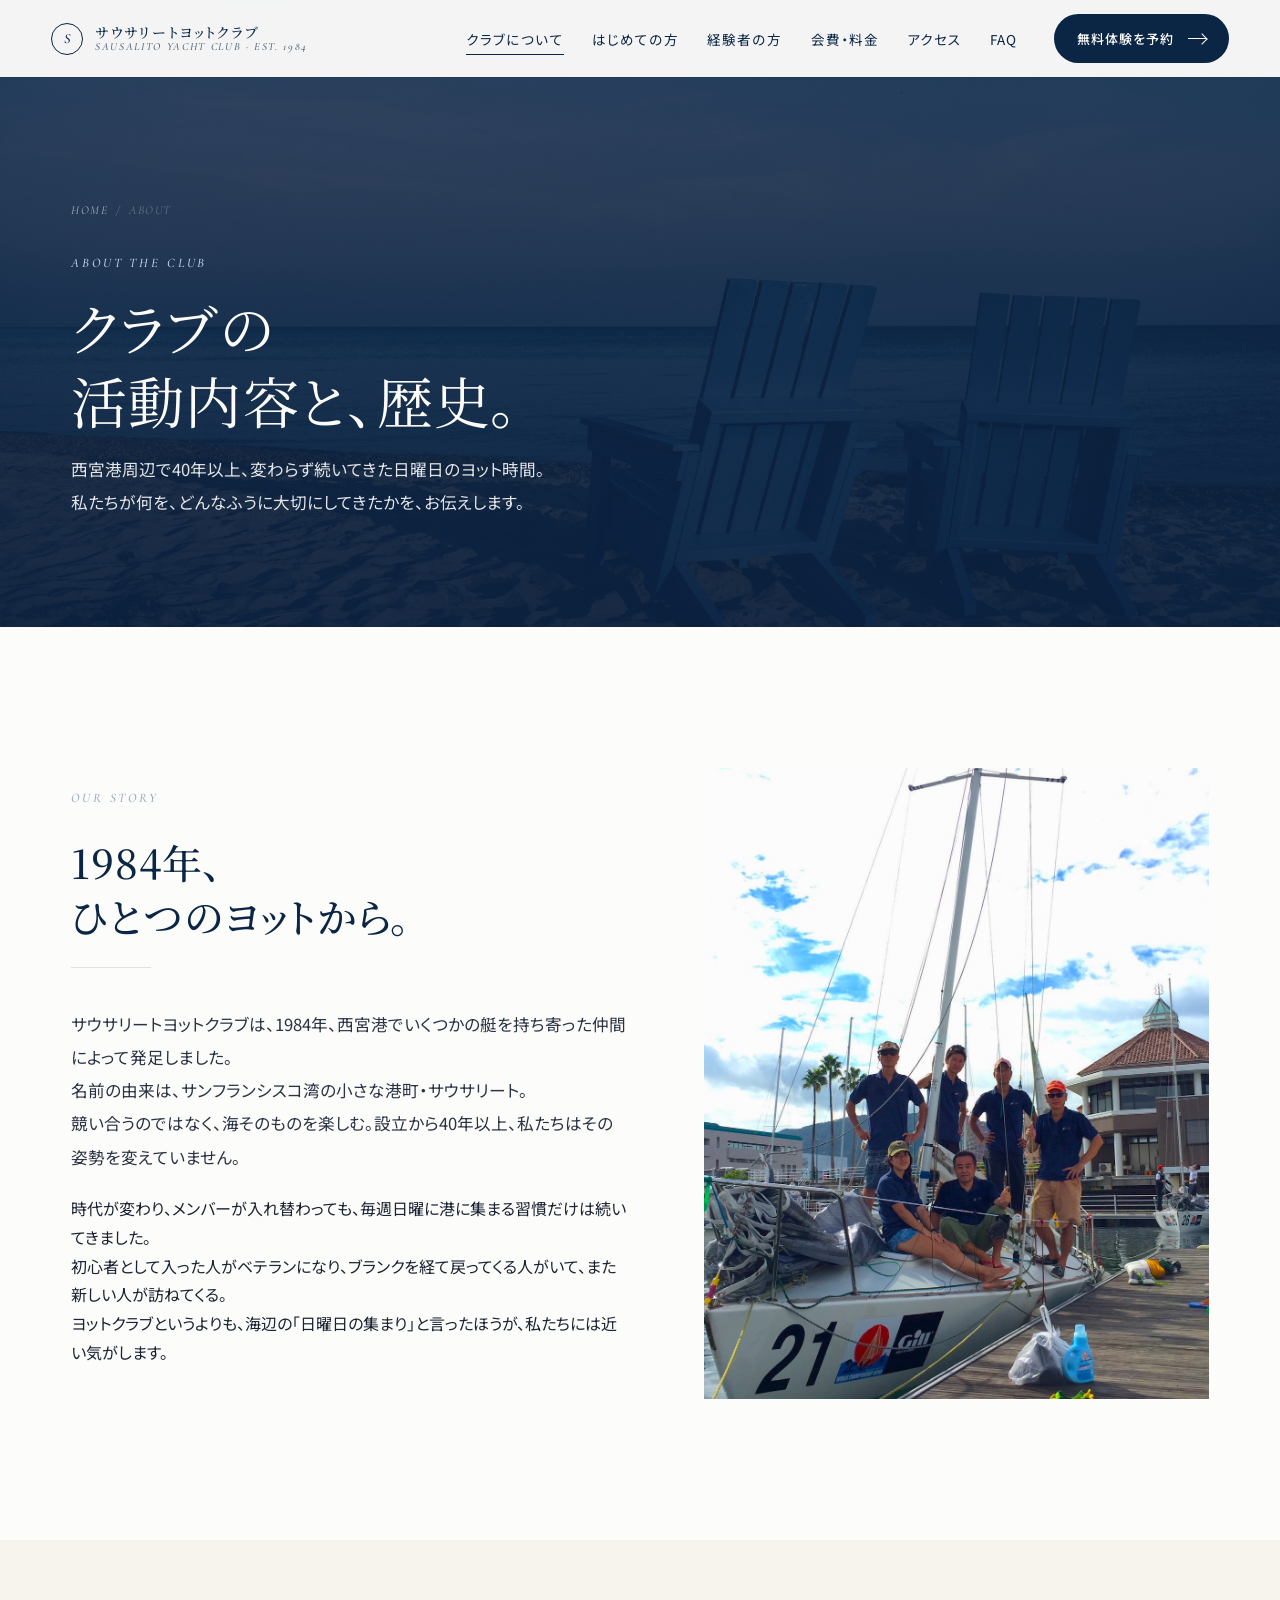
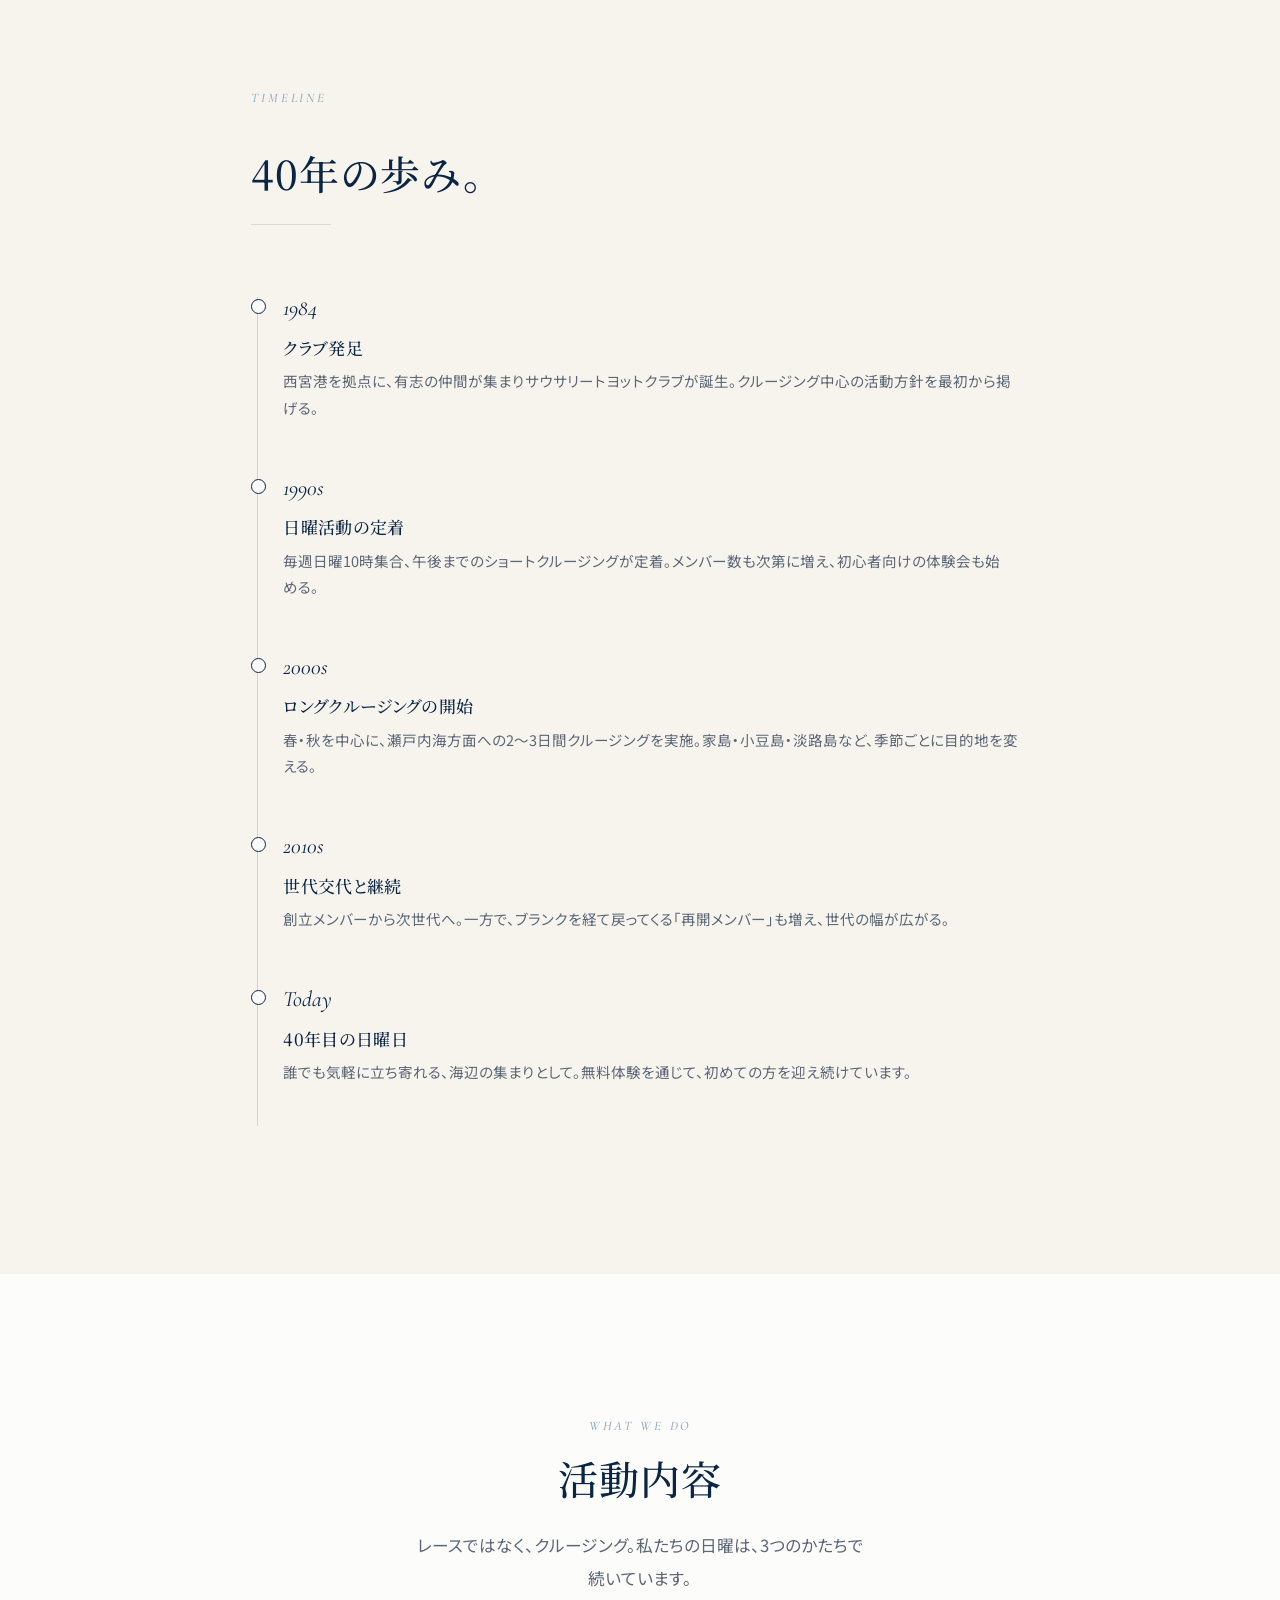
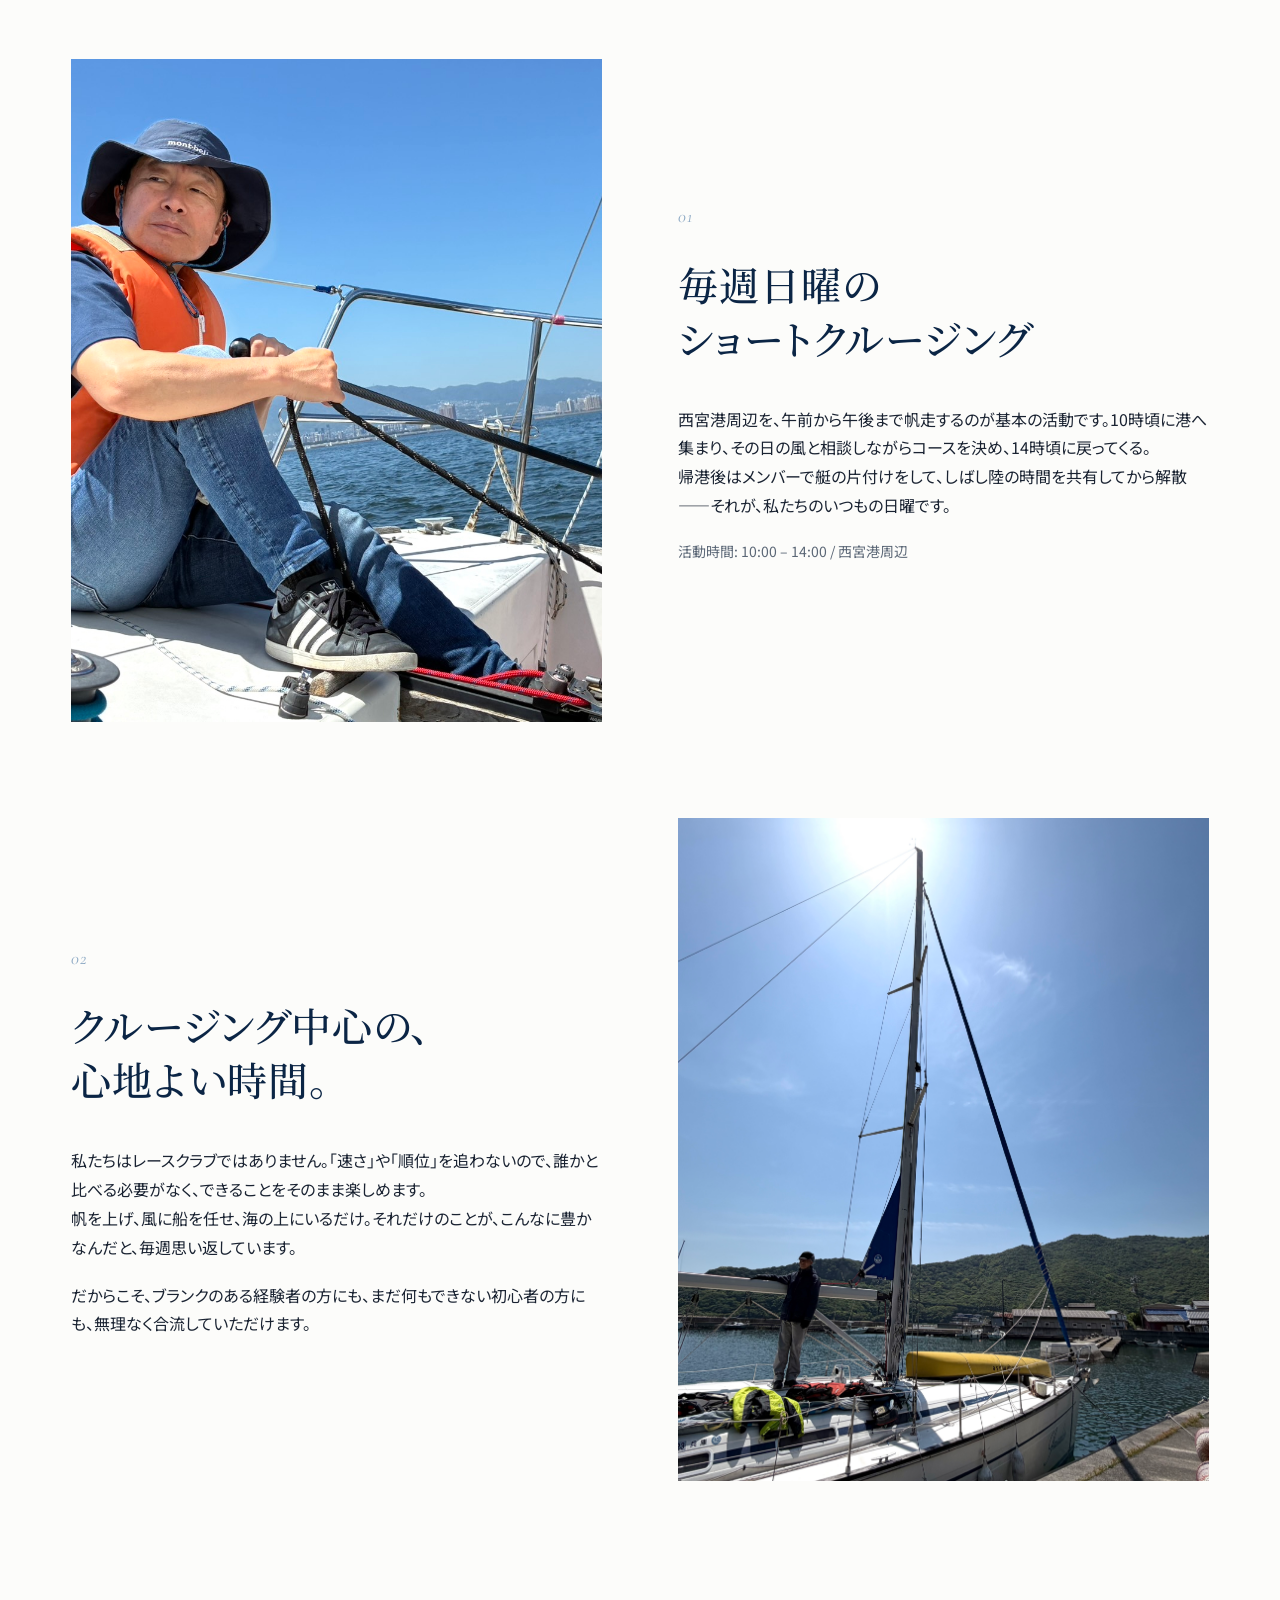
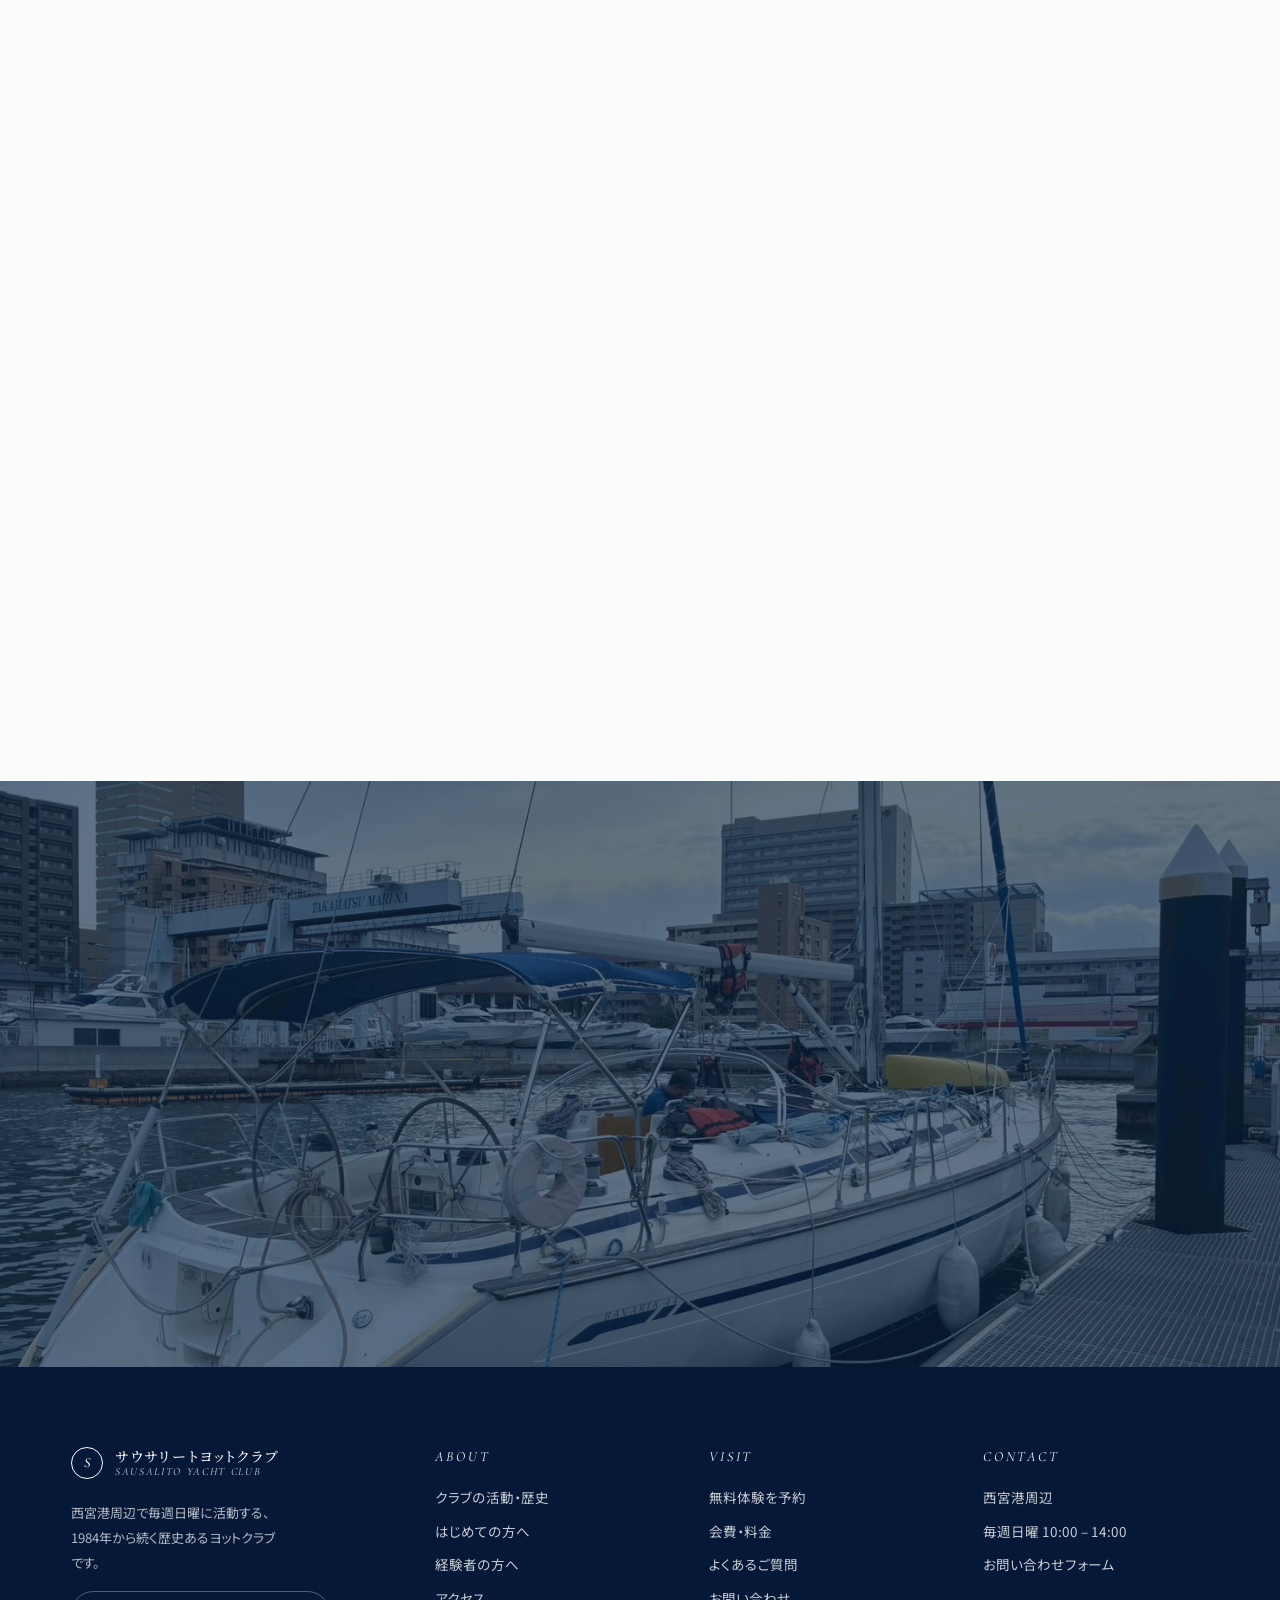
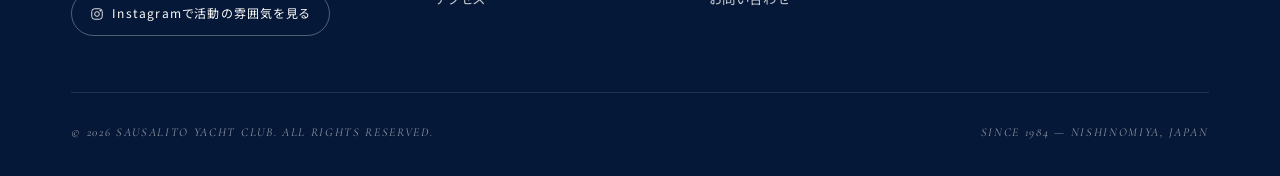
==== commit 79b2cbfb: "Add files via upload" ====
--- a/about.html
+++ b/about.html
@@ -1,6 +1,15 @@
 <!DOCTYPE html>
 <html lang="ja">
 <head>
+  <!-- Google tag (gtag.js) -->
+<script async src="https://www.googletagmanager.com/gtag/js?id=G-8HQCJJ628S"></script>
+<script>
+  window.dataLayer = window.dataLayer || [];
+  function gtag(){dataLayer.push(arguments);}
+  gtag('js', new Date());
+
+  gtag('config', 'G-8HQCJJ628S');
+</script>
 <meta charset="UTF-8" />
 <meta name="viewport" content="width=device-width, initial-scale=1.0" />
 <title>クラブの活動内容・歴史 | サウサリートヨットクラブ</title>
@@ -9,7 +18,7 @@
 <meta property="og:type" content="website" />
 <meta property="og:title" content="クラブの活動内容・歴史 | サウサリートヨットクラブ(西宮港・1984年〜)" />
 <meta property="og:description" content="サウサリートヨットクラブは1984年に発足。西宮港周辺で毎週日曜にクルージング中心の活動を続ける、40年以上の歴史を持つヨットクラブです。活動内容と歩みをご紹介します。" />
-<meta property="og:image" content="https://www.sausalito-yacht-club.jp/assets/images/harbor.jpg" />
+<meta property="og:image" content="https://sausalito-yc.github.io/yacht/assets/images/harbor.jpg" />
 <link rel="preconnect" href="https://fonts.googleapis.com" />
 <link rel="preconnect" href="https://fonts.gstatic.com" crossorigin />
 <link href="https://fonts.googleapis.com/css2?family=Cormorant+Garamond:ital,wght@0,400;0,500;1,400;1,500&family=Noto+Sans+JP:wght@300;400;500;700&family=Noto+Serif+JP:wght@300;400;500;600&display=swap" rel="stylesheet" />
@@ -19,22 +28,22 @@
 <meta name="keywords" content="サウサリートヨットクラブ 歴史,西宮港 ヨットクラブ,ヨットクラブ 兵庫,セーリングクラブ 関西,クルージング 西宮,1984年 ヨットクラブ,ヨット 活動内容,ショートクルージング,ロングクルージング 瀬戸内" />
 <meta name="author" content="サウサリートヨットクラブ" />
 <meta name="format-detection" content="telephone=no" />
-<link rel="canonical" href="https://www.sausalito-yacht-club.jp/about.html" />
-<link rel="alternate" hreflang="ja" href="https://www.sausalito-yacht-club.jp/about.html" />
-<link rel="alternate" hreflang="x-default" href="https://www.sausalito-yacht-club.jp/about.html" />
+<link rel="canonical" href="https://sausalito-yc.github.io/yacht/about.html" />
+<link rel="alternate" hreflang="ja" href="https://sausalito-yc.github.io/yacht/about.html" />
+<link rel="alternate" hreflang="x-default" href="https://sausalito-yc.github.io/yacht/about.html" />
 <link rel="icon" type="image/svg+xml" href="assets/favicon.svg" />
 <link rel="apple-touch-icon" href="assets/favicon.svg" />
 <link rel="manifest" href="manifest.webmanifest" />
 <meta property="og:locale" content="ja_JP" />
 <meta property="og:site_name" content="サウサリートヨットクラブ" />
-<meta property="og:url" content="https://www.sausalito-yacht-club.jp/about.html" />
+<meta property="og:url" content="https://sausalito-yc.github.io/yacht/about.html" />
 <meta property="og:image:width" content="2400" />
 <meta property="og:image:height" content="1350" />
 <meta property="og:image:alt" content="海を進むヨットの写真" />
 <meta name="twitter:card" content="summary_large_image" />
 <meta name="twitter:title" content="クラブの活動内容・歴史 | サウサリートヨットクラブ(西宮港・1984年〜)" />
 <meta name="twitter:description" content="サウサリートヨットクラブは1984年に発足。西宮港周辺で毎週日曜にクルージング中心の活動を続ける、40年以上の歴史を持つヨットクラブです。活動内容と歩みをご紹介します。" />
-<meta name="twitter:image" content="https://www.sausalito-yacht-club.jp/assets/images/harbor.jpg" />
+<meta name="twitter:image" content="https://sausalito-yc.github.io/yacht/assets/images/harbor.jpg" />
 <meta name="geo.region" content="JP-28" />
 <meta name="geo.placename" content="西宮市" />
 <meta name="geo.position" content="34.7184;135.3441" />
@@ -43,12 +52,12 @@
 {
   "@context": "https://schema.org",
   "@type": "SportsClub",
-  "@id": "https://www.sausalito-yacht-club.jp/#organization",
+  "@id": "https://sausalito-yc.github.io/yacht/#organization",
   "name": "サウサリートヨットクラブ",
   "alternateName": "Sausalito Yacht Club",
-  "url": "https://www.sausalito-yacht-club.jp/",
-  "logo": "https://www.sausalito-yacht-club.jp/assets/favicon.svg",
-  "image": "https://www.sausalito-yacht-club.jp/assets/images/hero-main.jpg",
+  "url": "https://sausalito-yc.github.io/yacht/",
+  "logo": "https://sausalito-yc.github.io/yacht/assets/favicon.svg",
+  "image": "https://sausalito-yc.github.io/yacht/assets/images/hero-main.jpg",
   "description": "西宮港周辺で毎週日曜に活動する、1984年から続くヨットクラブ。クルージング中心の心地よい時間を、初心者にも経験者にも。",
   "foundingDate": "1984",
   "sport": "Sailing",
@@ -73,7 +82,7 @@
     }
   },
   "sameAs": [
-    "https://instagram.com/"
+    "https://instagram.com/sailingyacht4714/sailingyacht4714/"
   ],
   "contactPoint": {
     "@type": "ContactPoint",
@@ -82,7 +91,7 @@
     "availableLanguage": [
       "ja"
     ],
-    "url": "https://www.sausalito-yacht-club.jp/contact.html"
+    "url": "https://sausalito-yc.github.io/yacht/contact.html"
   }
 }
 </script>
@@ -95,13 +104,13 @@
       "@type": "ListItem",
       "position": 1,
       "name": "ホーム",
-      "item": "https://www.sausalito-yacht-club.jp/"
+      "item": "https://sausalito-yc.github.io/yacht/"
     },
     {
       "@type": "ListItem",
       "position": 2,
       "name": "クラブについて",
-      "item": "https://www.sausalito-yacht-club.jp/about.html"
+      "item": "https://sausalito-yc.github.io/yacht/about.html"
     }
   ]
 }
@@ -113,12 +122,12 @@
   "@context": "https://schema.org",
   "@type": "AboutPage",
   "name": "クラブの活動内容・歴史",
-  "url": "https://www.sausalito-yacht-club.jp/about.html",
+  "url": "https://sausalito-yc.github.io/yacht/about.html",
   "isPartOf": {
-    "@id": "https://www.sausalito-yacht-club.jp/#website"
+    "@id": "https://sausalito-yc.github.io/yacht/#website"
   },
   "mainEntity": {
-    "@id": "https://www.sausalito-yacht-club.jp/#organization"
+    "@id": "https://sausalito-yc.github.io/yacht/#organization"
   }
 }
 </script>
@@ -297,7 +306,7 @@
       <div class="footer-brand">
         <a href="index.html" class="brand"><span class="brand-mark">S</span><span class="brand-text"><span class="jp">サウサリートヨットクラブ</span><span class="en">SAUSALITO YACHT CLUB</span></span></a>
         <p>西宮港周辺で毎週日曜に活動する、1984年から続く歴史あるヨットクラブです。</p>
-        <a href="https://instagram.com/" target="_blank" rel="noopener" class="social">
+        <a href="https://instagram.com/sailingyacht4714/sailingyacht4714/" target="_blank" rel="noopener" class="social">
           <svg xmlns="http://www.w3.org/2000/svg" viewBox="0 0 24 24" fill="none" stroke="currentColor" stroke-width="1.5"><rect x="3" y="3" width="18" height="18" rx="5"/><circle cx="12" cy="12" r="4"/><circle cx="17.5" cy="6.5" r=".8" fill="currentColor"/></svg>
           Instagramで活動の雰囲気を見る
         </a>
